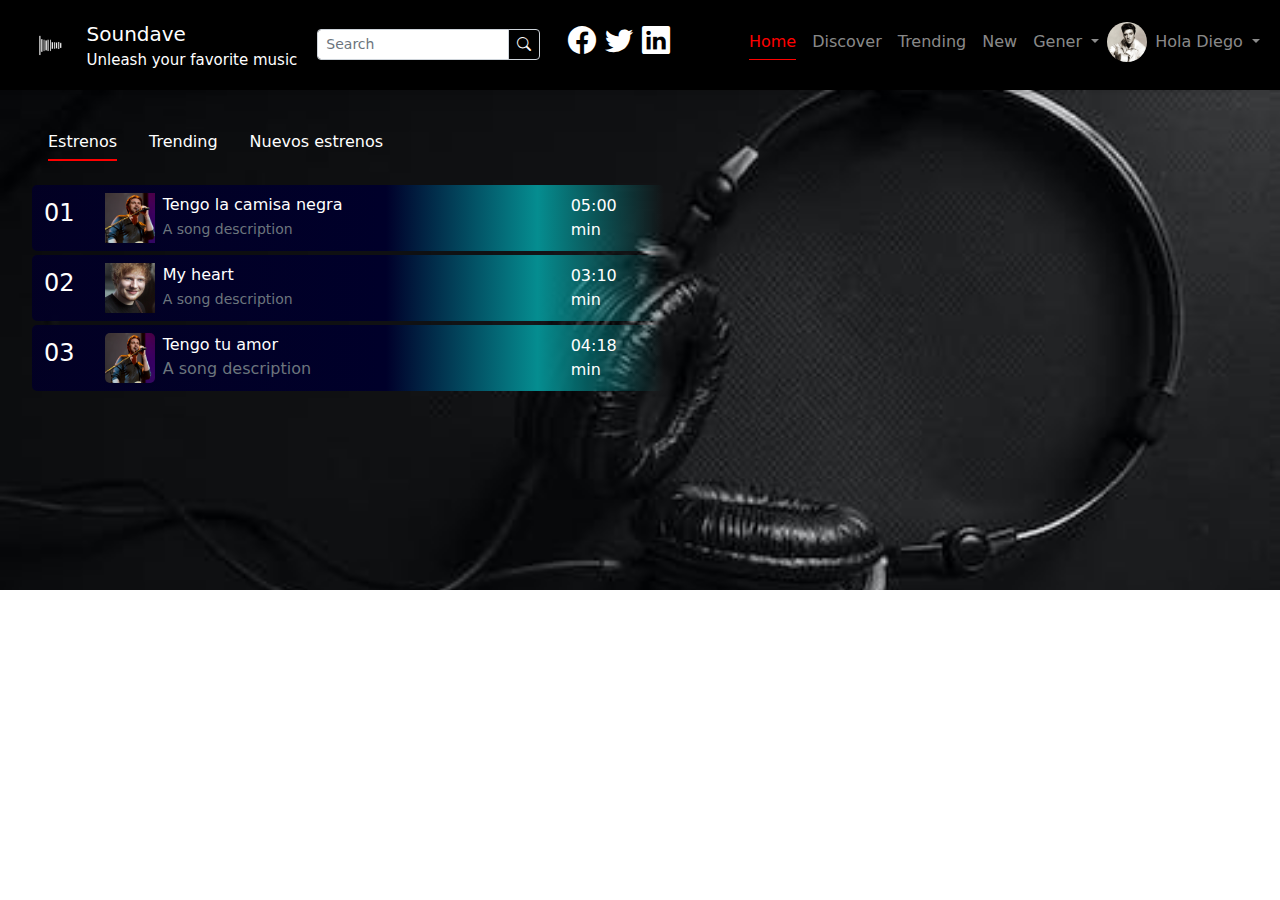
==== index.html @ 5cfee8dc "adding the section" ====
<!DOCTYPE html>
<html lang="en">
<head>
    <meta charset="UTF-8">
    <meta http-equiv="X-UA-Compatible" content="IE=edge">
    <meta name="viewport" content="width=device-width, initial-scale=1.0">
    <title>Sound website</title>
    <link rel="stylesheet" type="text/css" href="css/bootstrap.min.css">
    <link rel="stylesheet" type="text/css" href="css/bootstrap-icons.min.css">
    <link rel="stylesheet" type="text/css" href="css/style.css">
    <link rel="shortcut icon" type="image/png" href="images/logo.png" />
</head>
<body>

    <!-- Navbar -->

    <main>

        <nav class="mainnav shadow-sm navbar-expand-lg  navbar navbar-dark ">
            <div class="container-fluid">
                <img class="logo__spotify" src="images/sound-wave.gif" alt="">
              <a class="navbar-brand" href="#">Soundave
                <div style="font-size:15px">Unleash your favorite music</div>
              </a>

              <div>
                <div class="input-group input-group-sm p-1">
                  <input type="text" class="form-control" placeholder="Search" aria-label="Recipient's username" aria-describedby="basic-addon2">
                  <span class="bg-black text-white border-1 input-group-text" id="basic-addon2"> <i class="bi bi-search"></i> </span>
                </div>
              </div>

              <div class="text-white h3 mx-2 p-3 link-social__media">
                <a href="https://facebook.com/">
                  <i class="bi bi-facebook"></i>
                </a>
                <a href="https://twitter.com/">
                  <i class="bi bi-twitter"></i>
                </a>
                <a href="https://instagram.com/">
                  <i class="bi bi-linkedin"></i>
                </a>
              </div>

              <button class="navbar-toggler" type="button" data-bs-toggle="collapse" data-bs-target="#navbarSupportedContent" aria-controls="navbarSupportedContent" aria-expanded="false" aria-label="Toggle navigation">
                <span class="navbar-toggler-icon"></span>
              </button>



              <div class="collapse navbar-collapse" id="navbarSupportedContent">
                <ul class="navbar-nav ms-auto mb-2 mb-lg-0">
                  <li class="nav-item">
                    <a class="nav-link actived" aria-current="page" href="#">Home</a>
                  </li>
                  <li class="nav-item">
                    <a class="nav-link" href="#">Discover</a>
                  </li>

                  <li class="nav-item">
                    <a class="nav-link" href="#">Trending</a>
                  </li>

                  <li class="nav-item">
                    <a class="nav-link" href="#">New </a>
                  </li>

                  <li class="nav-item dropdown">
                    <a class="nav-link dropdown-toggle" href="#" role="button" data-bs-toggle="dropdown" aria-expanded="false">
                      Gener
                    </a>
                    <ul class="dropdown-menu">
                      <li><a class="dropdown-item" href="#">Pop</a></li>
                      <li><a class="dropdown-item" href="#">Rock</a></li>
                      <li><hr class="dropdown-divider"></li>
                      <li><a class="dropdown-item" href="#">Premium</a></li>
                    </ul>
                  </li>

                  <img class="rounded-circle" src="images/elvis.jpg" style="width:40px; height:40px; object-fit:cover;" alt="">
                  <li class="nav-item dropdown">
                    <a class="nav-link dropdown-toggle" href="#" role="button" data-bs-toggle="dropdown" aria-expanded="false">
                      Hola Diego
                    </a>
                    <ul class="dropdown-menu dropdown-menu-end">
                      <li><a class="dropdown-item" href="#">Account</a></li>
                      <li><a class="dropdown-item" href="#">Rock</a></li>
                      <li><hr class="dropdown-divider"></li>
                      <li><a class="dropdown-item" href="#">Premium</a></li>
                    </ul>
                  </li>
                </ul>
              </div>
            </div>
          </nav> 
          <!-- end the navigation -->

          <div class="hero__section p-2 text-white">
            <ul class="hero__nav nav nav-pills mb-3 m-4" id="pills-tab" role="tablist">
              <li class="nav-item" role="presentation">
                <button class="nav-link active" id="pills-home-tab" data-bs-toggle="pill" data-bs-target="#pills-home" type="button" role="tab" aria-controls="pills-home" aria-selected="true">Estrenos</button>
              </li>
              <li class="nav-item" role="presentation">
                <button class="nav-link" id="pills-contact-tab" data-bs-toggle="pill" data-bs-target="#pills-contact" type="button" role="tab" aria-controls="pills-contact" aria-selected="false">Trending</button>
              </li>
              <li class="nav-item" role="presentation">
                <button class="nav-link" id="pills-contact-tab" data-bs-toggle="pill" data-bs-target="#pills-contact" type="button" role="tab" aria-controls="pills-contact" aria-selected="false">Nuevos estrenos</button>
              </li>
              <!-- <li class="nav-item" role="presentation">
                <button class="nav-link" id="pills-disabled-tab" data-bs-toggle="pill" data-bs-target="#pills-disabled" type="button" role="tab" aria-controls="pills-disabled" aria-selected="false" disabled>Disabled</button>
              </li> -->
            </ul>
            <div class="tab-content" id="pills-tabContent">
              <div class="tab-pane fade show active" id="pills-home" role="tabpanel" aria-labelledby="pills-home-tab" tabindex="0">
                <!-- song item -->
                <div class="song__item col-sm-6 m-1 ms-4 row align-items-center">
                  <div class=" col-1 h4">01</div>
                     <div class=" col m-2 d-flex" >
                        <img src="images/juanes-hija.jpg" style="height:50px; width:50px; object-fit:cover;" alt="">
                        <div class="text-song ms-2">
                          <div>Tengo la camisa negra</div>
                          <small class="text-muted">A song description</small>
                        </div>
                    </div>
                  <div class=" col-2 d-flex ms-2">
                    <!-- <i class="bi bi-play-circle"></i> -->
                    05:00 min
                  </div>
                </div>

                <div class="song__item col-sm-6 m-1 ms-4 row align-items-center">
                  <div class=" col-1 h4 ">02</div>
                     <div class=" col m-2 d-flex " >
                        <img class="" src="images/ed-sheeran.jpg" style="height:50px; width:50px; object-fit: cover;" alt="">
                        <div class="text-song ms-2">
                         <div >My heart </div>
                        <small class="text-muted">A song description</small>
                        </div>
                    </div>
                  <div class=" col-2">03:10 min</div>
                </div>

                <div class="song__item col-sm-6 m-1 ms-4 row align-items-center">
                  <div class=" col-1 h4">03</div>
                     <div class=" col m-2 d-flex" >
                        <img src="images/juanes-hija.jpg" style="height:50px; width:50px; border-radius: 5px;" alt="">
                        <div class="text-song ms-2">
                          <div>Tengo tu amor</div>
                          <span class="text-muted"> A song description</span>
                        </div>
                    </div>
                  <div class=" col-2">04:18 min</div>
                </div>


              </div>
              <div class="tab-pane fade" id="pills-profile" role="tabpanel" aria-labelledby="pills-profile-tab" tabindex="0">2</div>
              <div class="tab-pane fade" id="pills-contact" role="tabpanel" aria-labelledby="pills-contact-tab" tabindex="0">3</div>
              <!-- <div class="tab-pane fade" id="pills-disabled" role="tabpanel" aria-labelledby="pills-disabled-tab" tabindex="0">...</div> -->
            </div>
          </div>


        </main><!-- end the main section -->



     

    <script src="https://cdn.jsdelivr.net/npm/bootstrap@5.2.2/dist/js/bootstrap.bundle.min.js
    "> </script>
</body>
</html>
---- css/style.css ----
* {
    padding: 0;
    margin: 0;
    box-sizing: border-box;
}

body {
    min-width: 350px;
}

.logo__spotify {
    height:40px;
    margin: 5px;
}

.mainnav {
    background: #000000;
}

.mainnav .actived {
 color: red;
}

.mainnav .actived::after {
    content: "";
    background-color: red;
    display:block;
    height: 1px;
    margin-top: 5px;
}

.link-social__media a {
    text-decoration: none;
    list-style: none;
    color:#fff;
}

.nav-item::hover {
    background-color:red;
    background: red;
}

.hero__section {
    background-image: url("../images/audifonos8.jpeg");
    min-height: 500px;
    background-position:25% 35%;
    background-size: 100% ;
}

.hero__nav {
    color:red;
}

.hero__nav > .nav-item > .nav-link{
background-color: transparent;
color:white;
}

.hero__nav .active::after {
    content: "";
    background-color: red;
    height:2px;
    display:block;
    margin-top:5px;
}

/* sonng items styles */

.song__item {
    background: rgb(2, 1, 24);
background: linear-gradient(90deg, rgba(2,0,36,0.9699230033810399) 0%, rgba(0,0,42,1) 56%, rgba(5,141,144,1) 80%, rgba(0,245,255,0) 100%);
    border-radius:5px;
}
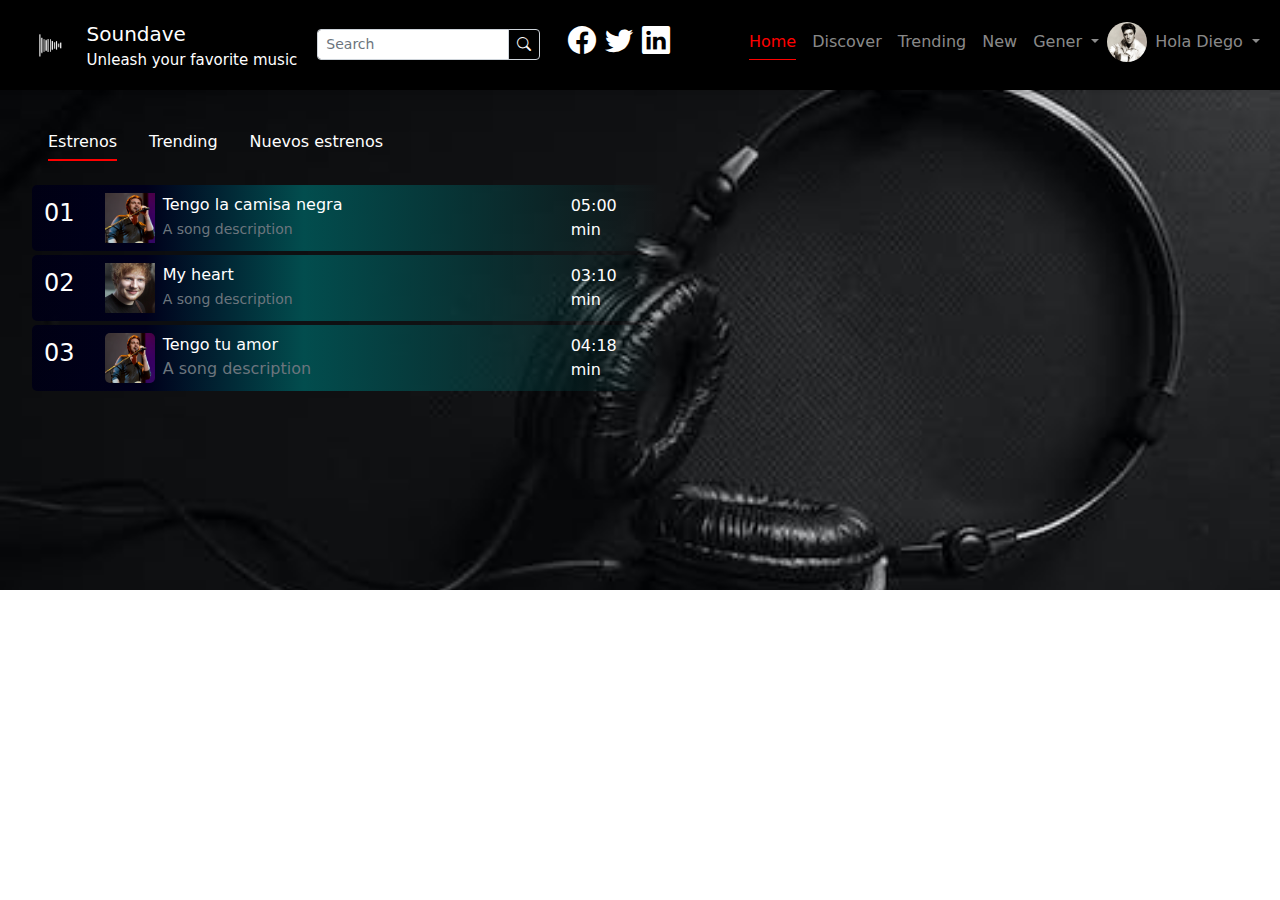
==== commit 11dfb913: "fixed bug in the element id" ====
--- a/index.html
+++ b/index.html
@@ -101,7 +101,7 @@
                 <button class="nav-link active" id="pills-home-tab" data-bs-toggle="pill" data-bs-target="#pills-home" type="button" role="tab" aria-controls="pills-home" aria-selected="true">Estrenos</button>
               </li>
               <li class="nav-item" role="presentation">
-                <button class="nav-link" id="pills-contact-tab" data-bs-toggle="pill" data-bs-target="#pills-contact" type="button" role="tab" aria-controls="pills-contact" aria-selected="false">Trending</button>
+                <button class="nav-link" id="pills-profile-tab" data-bs-toggle="pill" data-bs-target="#pills-profile" type="button" role="tab" aria-controls="pills-contact" aria-selected="false">Trending</button>
               </li>
               <li class="nav-item" role="presentation">
                 <button class="nav-link" id="pills-contact-tab" data-bs-toggle="pill" data-bs-target="#pills-contact" type="button" role="tab" aria-controls="pills-contact" aria-selected="false">Nuevos estrenos</button>
@@ -110,7 +110,9 @@
                 <button class="nav-link" id="pills-disabled-tab" data-bs-toggle="pill" data-bs-target="#pills-disabled" type="button" role="tab" aria-controls="pills-disabled" aria-selected="false" disabled>Disabled</button>
               </li> -->
             </ul>
+
             <div class="tab-content" id="pills-tabContent">
+
               <div class="tab-pane fade show active" id="pills-home" role="tabpanel" aria-labelledby="pills-home-tab" tabindex="0">
                 <!-- song item -->
                 <div class="song__item col-sm-6 m-1 ms-4 row align-items-center">
@@ -154,9 +156,78 @@
 
 
               </div>
-              <div class="tab-pane fade" id="pills-profile" role="tabpanel" aria-labelledby="pills-profile-tab" tabindex="0">2</div>
-              <div class="tab-pane fade" id="pills-contact" role="tabpanel" aria-labelledby="pills-contact-tab" tabindex="0">3</div>
-              <!-- <div class="tab-pane fade" id="pills-disabled" role="tabpanel" aria-labelledby="pills-disabled-tab" tabindex="0">...</div> -->
+
+                <!-- second part -->
+                  <div class="tab-pane fade" id="pills-profile" role="tabpanel" aria-labelledby="pills-profile-tab" tabindex="0">
+
+                    <div class="song__item col-sm-6 m-1 ms-4 row align-items-center">
+                      <div class=" col-1 h4">04</div>
+                         <div class=" col m-2 d-flex" >
+                            <img src="images/juanes-hija.jpg" style="height:50px; width:50px; border-radius: 5px;" alt="">
+                            <div class="text-song ms-2">
+                              <div>Tengo tu amor</div>
+                              <span class="text-muted"> A song description</span>
+                            </div>
+                        </div>
+                      <div class=" col-2">04:18 min</div>
+                    </div>
+
+                    <div class="song__item col-sm-6 m-1 ms-4 row align-items-center">
+                      <div class=" col-1 h4">05</div>
+                         <div class=" col m-2 d-flex" >
+                            <img src="images/juanes-hija.jpg" style="height:50px; width:50px; border-radius: 5px;" alt="">
+                            <div class="text-song ms-2">
+                              <div>Tengo tu amor</div>
+                              <span class="text-muted"> A song description</span>
+                            </div>
+                        </div>
+                      <div class=" col-2">04:18 min</div>
+                    </div>
+
+                  </div>
+
+                  <!-- Third part -->
+                  <div class="tab-pane fade" id="pills-contact" role="tabpanel" aria-labelledby="pills-contact-tab" tabindex="0">
+
+                    <div class="song__item col-sm-6 m-1 ms-4 row align-items-center">
+                      <div class=" col-1 h4">06</div>
+                         <div class=" col m-2 d-flex" >
+                            <img src="images/juanes-hija.jpg" style="height:50px; width:50px; border-radius: 5px;" alt="">
+                            <div class="text-song ms-2">
+                              <div>Tengo tu amor</div>
+                              <span class="text-muted"> A song description</span>
+                            </div>
+                        </div>
+                      <div class=" col-2">04:18 min</div>
+                    </div>
+
+                    <div class="song__item col-sm-6 m-1 ms-4 row align-items-center">
+                      <div class=" col-1 h4">07</div>
+                         <div class=" col m-2 d-flex" >
+                            <img src="images/juanes-hija.jpg" style="height:50px; width:50px; border-radius: 5px;" alt="">
+                            <div class="text-song ms-2">
+                              <div>Tengo tu amor</div>
+                              <span class="text-muted"> A song description</span>
+                            </div>
+                        </div>
+                      <div class=" col-2">04:18 min</div>
+                    </div>
+
+                    <div class="song__item col-sm-6 m-1 ms-4 row align-items-center">
+                      <div class=" col-1 h4">08</div>
+                         <div class=" col m-2 d-flex" >
+                            <img src="images/ed-sheeran.jpg" style="height:50px; width:50px; border-radius: 5px;" alt="">
+                            <div class="text-song ms-2">
+                              <div>Tengo tu amor</div>
+                              <span class="text-muted"> A song description</span>
+                            </div>
+                        </div>
+                      <div class=" col-2">04:18 min</div>
+                    </div>
+                    
+                  </div>
+                 
+             
             </div>
           </div>
 
--- a/css/style.css
+++ b/css/style.css
@@ -67,8 +67,20 @@
 /* sonng items styles */
 
 .song__item {
-    background: rgb(2, 1, 24);
-background: linear-gradient(90deg, rgba(2,0,36,0.9699230033810399) 0%, rgba(0,0,42,1) 56%, rgba(5,141,144,1) 80%, rgba(0,245,255,0) 100%);
+    background: rgb(0, 0, 0);
+    background: linear-gradient(90deg, rgba(0, 0, 20, 0.97) 0%, rgb(0, 0, 27) 18%, rgb(2, 77, 78) 43%, rgba(32, 208, 214, 0) 100%);
     border-radius:5px;
+
+    transition:  0.3s ease-out;
 }
 
+.song__item:hover {
+    border:solid thin grey;
+    cursor: pointer;
+    transform:translateX(-10px);
+}
+
+.img__song-small {
+
+    height:50px; width:50px; object-fit: cover; border-radius: 5px;
+}
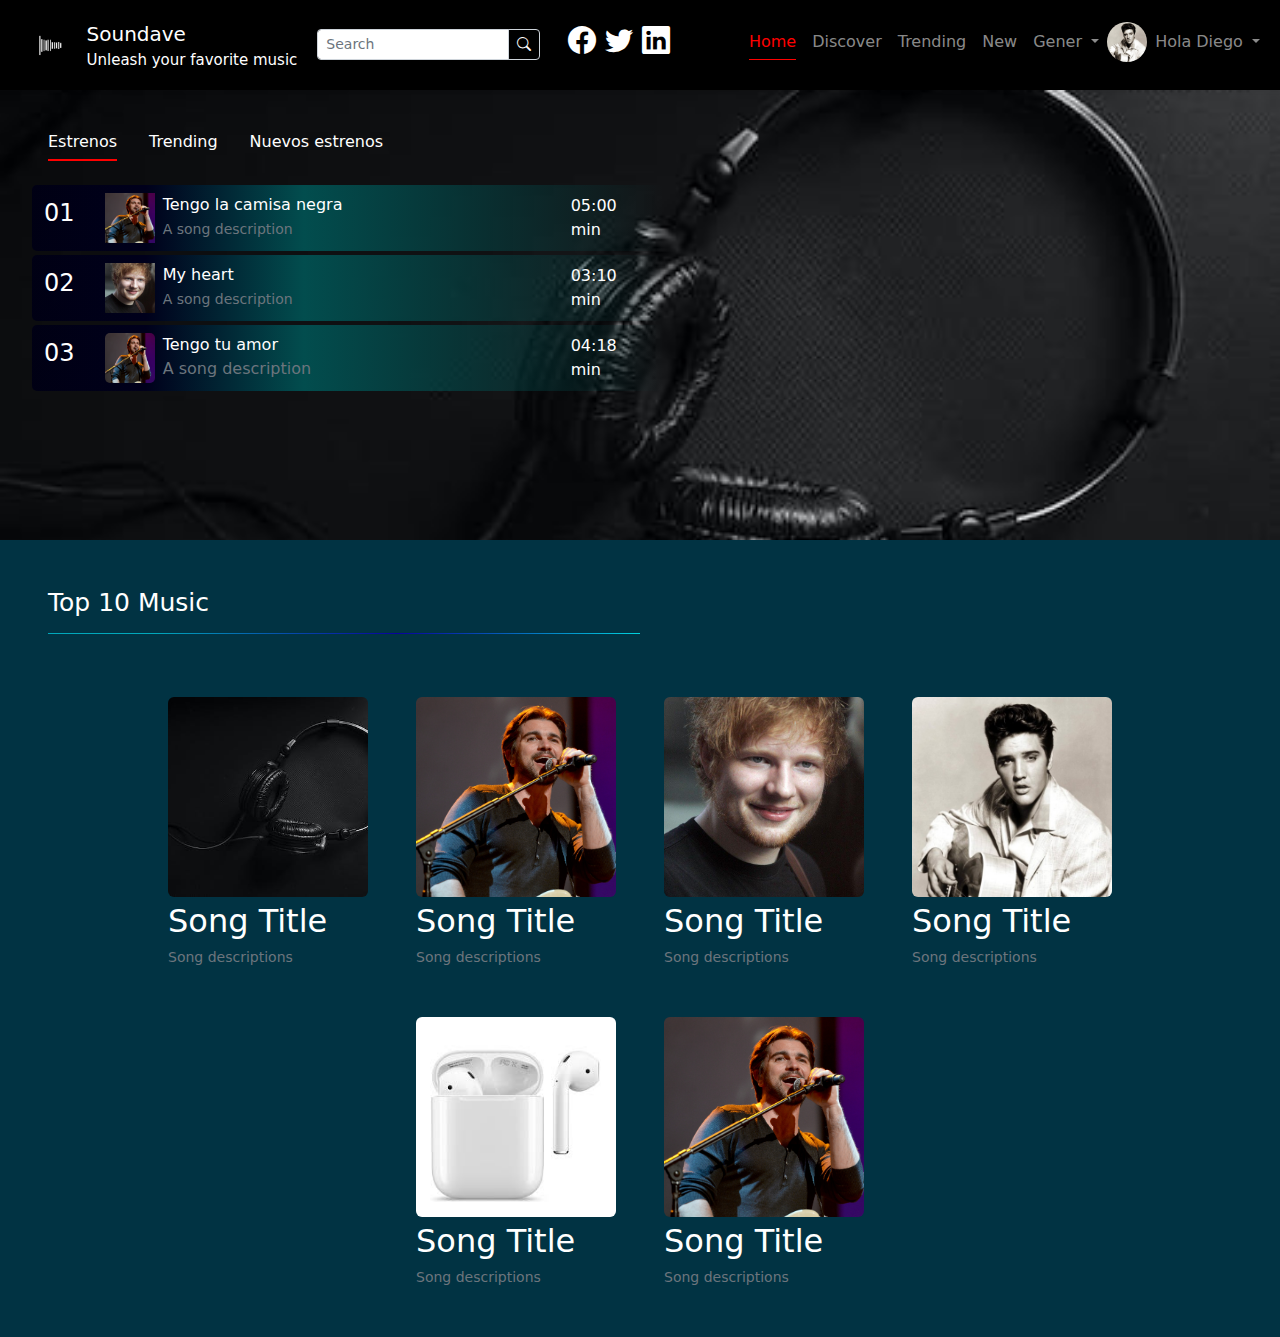
==== commit 45dd8cc7: "adding a new section" ====
--- a/index.html
+++ b/index.html
@@ -48,7 +48,7 @@
 
 
 
-              <div class="collapse navbar-collapse" id="navbarSupportedContent">
+              <div class="collapse navbar-collapse " id="navbarSupportedContent">
                 <ul class="navbar-nav ms-auto mb-2 mb-lg-0">
                   <li class="nav-item">
                     <a class="nav-link actived" aria-current="page" href="#">Home</a>
@@ -228,8 +228,123 @@
                   </div>
                  
              
-            </div>
+            </div> <!-- tab end  -->
+
           </div>
+          <!-- end hero area -->
+
+          <!-- start category area -->
+
+          <h5 class="song-category mx-5 text-white pt-5"> Top 10 Music</h5>
+          <section class="section__card-songs p-4 mx-5 d-flex " >
+            
+            <!-- song card start-->
+          <div class="m-4 song-card" style="width:200px;">
+            <div style="position:relative">
+
+                <img class="song-img rounded img-fluid" src="images/audifonos8.jpeg" alt=""">
+                <a href="">
+                  <div class="song-hover d-flex align-items-center justify-content-center"  >
+                    <i class="h2 bi bi-play"></i>
+                  </div>
+                </a>                                                            
+              <div>                                                                 
+            </div>
+              <div class="lead text-white fs-2">Song Title</div>
+              <small class="text-muted"> Song descriptions</small>
+            </div>
+          </div>              
+            <!-- end song card  -->
+            <!-- song card start-->
+            <div class="m-4 song-card" style="width:200px;">
+              <div style="position:relative">
+  
+                  <img class="song-img rounded img-fluid" src="images/juanes-hija.jpg" alt=""">
+                  <a href="">
+                    <div class="song-hover d-flex align-items-center justify-content-center"  >
+                      <i class="h2 bi bi-play"></i>
+                    </div>
+                  </a>                                                            
+                <div>                                                                 
+              </div>
+                <div class="lead text-white fs-2">Song Title</div>
+                <small class="text-muted"> Song descriptions</small>
+              </div>
+            </div>              
+              <!-- end song card  -->
+
+                <!-- song card start-->
+          <div class="m-4 song-card" style="width:200px;">
+            <div style="position:relative">
+
+                <img class="song-img rounded img-fluid" src="images/ed-sheeran.jpg" alt=""">
+                <a href="">
+                  <div class="song-hover d-flex align-items-center justify-content-center"  >
+                    <i class="h2 bi bi-play"></i>
+                  </div>
+                </a>                                                            
+              <div>                                                                 
+            </div>
+              <div class="lead text-white fs-2">Song Title</div>
+              <small class="text-muted"> Song descriptions</small>
+            </div>
+          </div>              
+            <!-- end song card  -->
+              <!-- song card start-->
+          <div class="m-4 song-card" style="width:200px;">
+            <div style="position:relative">
+
+                <img class="song-img rounded img-fluid" src="images/elvis.jpg" alt=""">
+                <a href="">
+                  <div class="song-hover d-flex align-items-center justify-content-center"  >
+                    <i class="h2 bi bi-play"></i>
+                  </div>
+                </a>                                                            
+              <div>                                                                 
+            </div>
+              <div class="lead text-white fs-2">Song Title</div>
+              <small class="text-muted"> Song descriptions</small>
+            </div>
+          </div>              
+            <!-- end song card  -->
+              <!-- song card start-->
+          <div class="m-4 song-card" style="width:200px;">
+            <div style="position:relative">
+
+                <img class="song-img rounded img-fluid" src="images/airpods.jpeg" alt=""">
+                <a href="">
+                  <div class="song-hover d-flex align-items-center justify-content-center"  >
+                    <i class="h2 bi bi-play"></i>
+                  </div>
+                </a>                                                            
+              <div>                                                                 
+            </div>
+              <div class="lead text-white fs-2">Song Title</div>
+              <small class="text-muted"> Song descriptions</small>
+            </div>
+          </div>              
+            <!-- end song card  -->
+              <!-- song card start-->
+          <div class="m-4 song-card" style="width:200px;">
+            <div style="position:relative">
+
+                <img class="song-img rounded img-fluid" src="images/juanes-hija.jpg" alt=""">
+                <a href="">
+                  <div class="song-hover d-flex align-items-center justify-content-center"  >
+                    <i class="h2 bi bi-play"></i>
+                  </div>
+                </a>                                                            
+              <div>                                                                 
+            </div>
+              <div class="lead text-white fs-2">Song Title</div>
+              <small class="text-muted"> Song descriptions</small>
+            </div>
+          </div>              
+            <!-- end song card  -->
+          
+          </section>
+
+          <!-- end category area -->
 
 
         </main><!-- end the main section -->
--- a/css/style.css
+++ b/css/style.css
@@ -6,6 +6,7 @@
 
 body {
     min-width: 350px;
+    background-color: #013343;
 }
 
 .logo__spotify {
@@ -42,7 +43,7 @@
 
 .hero__section {
     background-image: url("../images/audifonos8.jpeg");
-    min-height: 500px;
+    min-height: 450px;
     background-position:25% 35%;
     background-size: 100% ;
 }
@@ -77,10 +78,62 @@
 .song__item:hover {
     border:solid thin grey;
     cursor: pointer;
-    transform:translateX(-10px);
+    transform:translateY(-15px);
 }
 
 .img__song-small {
 
     height:50px; width:50px; object-fit: cover; border-radius: 5px;
 }
+
+.song-category {
+    color: white;
+    font-size:25px;
+}
+
+.song-category::after {
+   
+    content: "";
+    background-color: #2cc8e5;
+    background: linear-gradient(90deg, rgba(1,168,187,1) 18%, rgba(9,0,161,0.9699230033810399) 59%, rgba(0,245,255,0.82) 100%);
+    height:1px;
+    display: block;
+    margin:15px 0;
+    width: 50%;
+}
+
+.song-card:hover {
+    transform:translateY(-15px);
+    transition:all  0.5s ease-out;
+}
+
+.song-hover {
+    position:absolute;
+    border: 3px solid  rgb(220, 218, 218);
+    background-color: #00000bbb;
+    left: 0px;
+    top:0px;
+    width: 200px;
+    height: 200px;
+    border-radius: 5px;
+    opacity: 0;
+}
+
+.song-hover:hover {
+    opacity: 1;
+}
+
+.song-hover:hover i {
+    color:rgb(10, 175, 186);
+}
+
+.song-img {
+    width:200px;
+    height:200px;
+    object-fit: cover;
+}
+
+.section__card-songs {
+   flex-wrap: wrap;
+   justify-content: center;
+}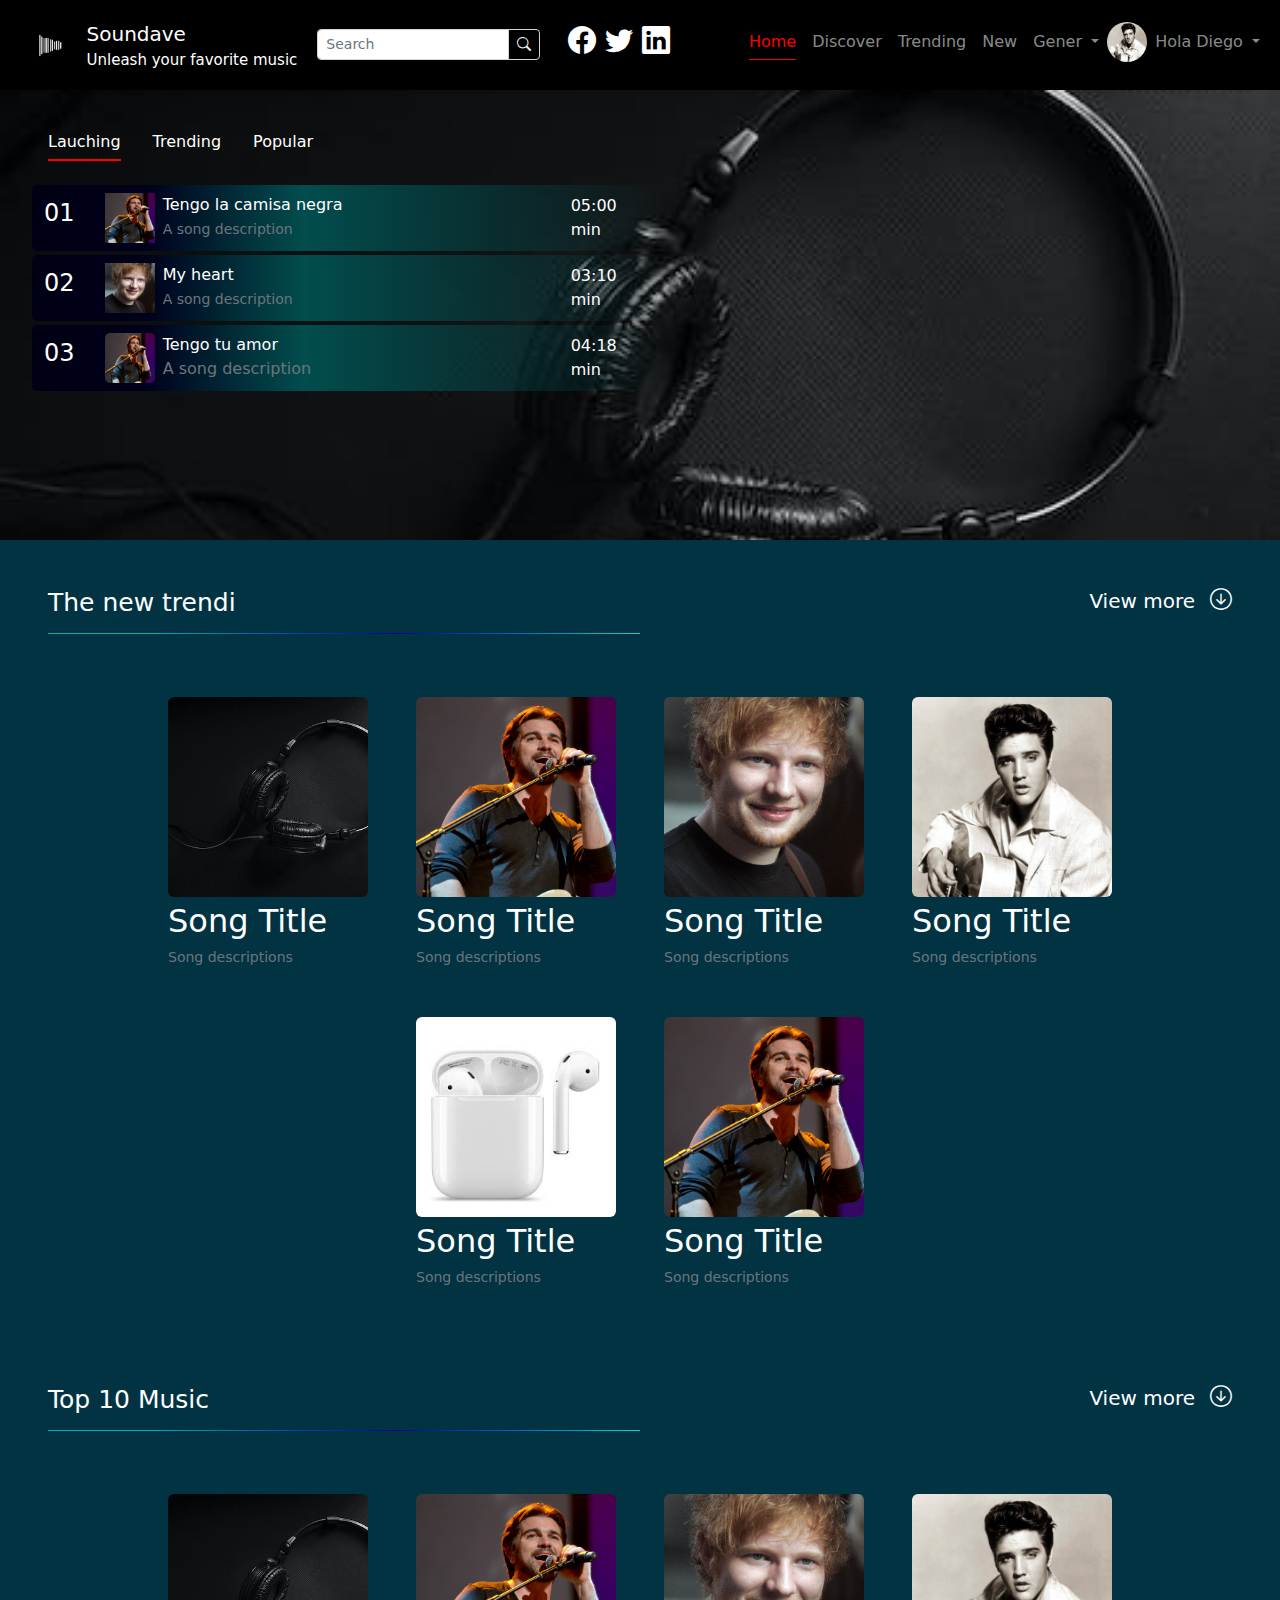
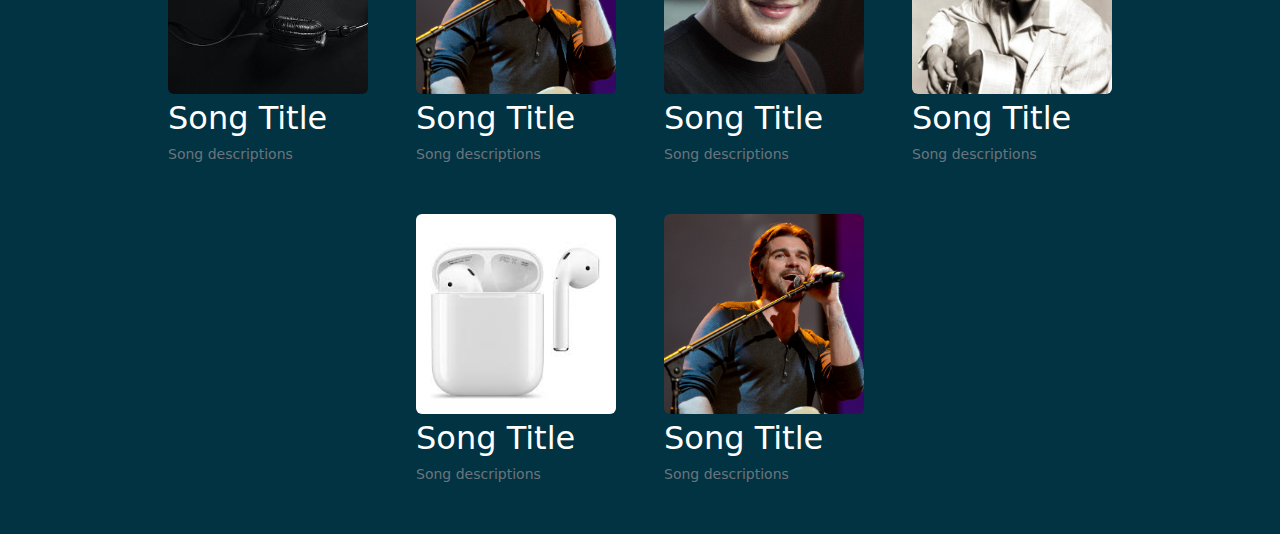
==== commit 3cc37fe8: "done" ====
--- a/index.html
+++ b/index.html
@@ -98,13 +98,13 @@
           <div class="hero__section p-2 text-white">
             <ul class="hero__nav nav nav-pills mb-3 m-4" id="pills-tab" role="tablist">
               <li class="nav-item" role="presentation">
-                <button class="nav-link active" id="pills-home-tab" data-bs-toggle="pill" data-bs-target="#pills-home" type="button" role="tab" aria-controls="pills-home" aria-selected="true">Estrenos</button>
+                <button class="nav-link active" id="pills-home-tab" data-bs-toggle="pill" data-bs-target="#pills-home" type="button" role="tab" aria-controls="pills-home" aria-selected="true">Lauching</button>
               </li>
               <li class="nav-item" role="presentation">
                 <button class="nav-link" id="pills-profile-tab" data-bs-toggle="pill" data-bs-target="#pills-profile" type="button" role="tab" aria-controls="pills-contact" aria-selected="false">Trending</button>
               </li>
               <li class="nav-item" role="presentation">
-                <button class="nav-link" id="pills-contact-tab" data-bs-toggle="pill" data-bs-target="#pills-contact" type="button" role="tab" aria-controls="pills-contact" aria-selected="false">Nuevos estrenos</button>
+                <button class="nav-link" id="pills-contact-tab" data-bs-toggle="pill" data-bs-target="#pills-contact" type="button" role="tab" aria-controls="pills-contact" aria-selected="false">Popular</button>
               </li>
               <!-- <li class="nav-item" role="presentation">
                 <button class="nav-link" id="pills-disabled-tab" data-bs-toggle="pill" data-bs-target="#pills-disabled" type="button" role="tab" aria-controls="pills-disabled" aria-selected="false" disabled>Disabled</button>
@@ -235,7 +235,7 @@
 
           <!-- start category area -->
 
-          <h5 class="song-category mx-5 text-white pt-5"> Top 10 Music</h5>
+          <h5 class="song-category mx-5 text-white pt-5"> The new trendi <small class="float-end"> <a href=""> View more</a><i class="bi bi-arrow-down-circle"></i> </small> </h5>
           <section class="section__card-songs p-4 mx-5 d-flex " >
             
             <!-- song card start-->
@@ -346,6 +346,117 @@
 
           <!-- end category area -->
 
+          <h5 class="song-category mx-5 text-white pt-5"> Top 10 Music <small class="float-end"> <a href=""> View more</a><i class="bi bi-arrow-down-circle"></i> </small> </h5>
+          <section class="section__card-songs p-4 mx-5 d-flex " >
+            
+            <!-- song card start-->
+          <div class="m-4 song-card" style="width:200px;">
+            <div style="position:relative">
+
+                <img class="song-img rounded img-fluid" src="images/audifonos8.jpeg" alt=""">
+                <a href="">
+                  <div class="song-hover d-flex align-items-center justify-content-center"  >
+                    <i class="h2 bi bi-play"></i>
+                  </div>
+                </a>                                                            
+              <div>                                                                 
+            </div>
+              <div class="lead text-white fs-2">Song Title</div>
+              <small class="text-muted"> Song descriptions</small>
+            </div>
+          </div>              
+            <!-- end song card  -->
+            <!-- song card start-->
+            <div class="m-4 song-card" style="width:200px;">
+              <div style="position:relative">
+  
+                  <img class="song-img rounded img-fluid" src="images/juanes-hija.jpg" alt=""">
+                  <a href="">
+                    <div class="song-hover d-flex align-items-center justify-content-center"  >
+                      <i class="h2 bi bi-play"></i>
+                    </div>
+                  </a>                                                            
+                <div>                                                                 
+              </div>
+                <div class="lead text-white fs-2">Song Title</div>
+                <small class="text-muted"> Song descriptions</small>
+              </div>
+            </div>              
+              <!-- end song card  -->
+
+                <!-- song card start-->
+          <div class="m-4 song-card" style="width:200px;">
+            <div style="position:relative">
+
+                <img class="song-img rounded img-fluid" src="images/ed-sheeran.jpg" alt=""">
+                <a href="">
+                  <div class="song-hover d-flex align-items-center justify-content-center"  >
+                    <i class="h2 bi bi-play"></i>
+                  </div>
+                </a>                                                            
+              <div>                                                                 
+            </div>
+              <div class="lead text-white fs-2">Song Title</div>
+              <small class="text-muted"> Song descriptions</small>
+            </div>
+          </div>              
+            <!-- end song card  -->
+              <!-- song card start-->
+          <div class="m-4 song-card" style="width:200px;">
+            <div style="position:relative">
+
+                <img class="song-img rounded img-fluid" src="images/elvis.jpg" alt=""">
+                <a href="">
+                  <div class="song-hover d-flex align-items-center justify-content-center"  >
+                    <i class="h2 bi bi-play"></i>
+                  </div>
+                </a>                                                            
+              <div>                                                                 
+            </div>
+              <div class="lead text-white fs-2">Song Title</div>
+              <small class="text-muted"> Song descriptions</small>
+            </div>
+          </div>              
+            <!-- end song card  -->
+              <!-- song card start-->
+          <div class="m-4 song-card" style="width:200px;">
+            <div style="position:relative">
+
+                <img class="song-img rounded img-fluid" src="images/airpods.jpeg" alt=""">
+                <a href="">
+                  <div class="song-hover d-flex align-items-center justify-content-center"  >
+                    <i class="h2 bi bi-play"></i>
+                  </div>
+                </a>                                                            
+              <div>                                                                 
+            </div>
+              <div class="lead text-white fs-2">Song Title</div>
+              <small class="text-muted"> Song descriptions</small>
+            </div>
+          </div>              
+            <!-- end song card  -->
+              <!-- song card start-->
+          <div class="m-4 song-card" style="width:200px;">
+            <div style="position:relative">
+
+                <img class="song-img rounded img-fluid" src="images/juanes-hija.jpg" alt=""">
+                <a href="">
+                  <div class="song-hover d-flex align-items-center justify-content-center"  >
+                    <i class="h2 bi bi-play"></i>
+                  </div>
+                </a>                                                            
+              <div>                                                                 
+            </div>
+              <div class="lead text-white fs-2">Song Title</div>
+              <small class="text-muted"> Song descriptions</small>
+            </div>
+          </div>              
+            <!-- end song card  -->
+          
+          </section>
+
+          <!-- end category area -->
+
 
         </main><!-- end the main section -->
 
--- a/css/style.css
+++ b/css/style.css
@@ -91,6 +91,19 @@
     font-size:25px;
 }
 
+.song-category > small > a {
+    text-decoration: none;
+    list-style: none;
+    color: white;
+    font-size: 20px;
+    margin:15px;
+}
+
+.song-category >a::after:hover {
+    background: linear-gradient(90deg, rgba(1,168,187,1) 18%, rgba(9,0,161,0.9699230033810399) 59%, rgba(0,245,255,0.82) 100%);
+    color:rgb(10, 175, 186)
+}
+
 .song-category::after {
    
     content: "";
@@ -136,4 +149,4 @@
 .section__card-songs {
    flex-wrap: wrap;
    justify-content: center;
-}+   align-content: flex-start;}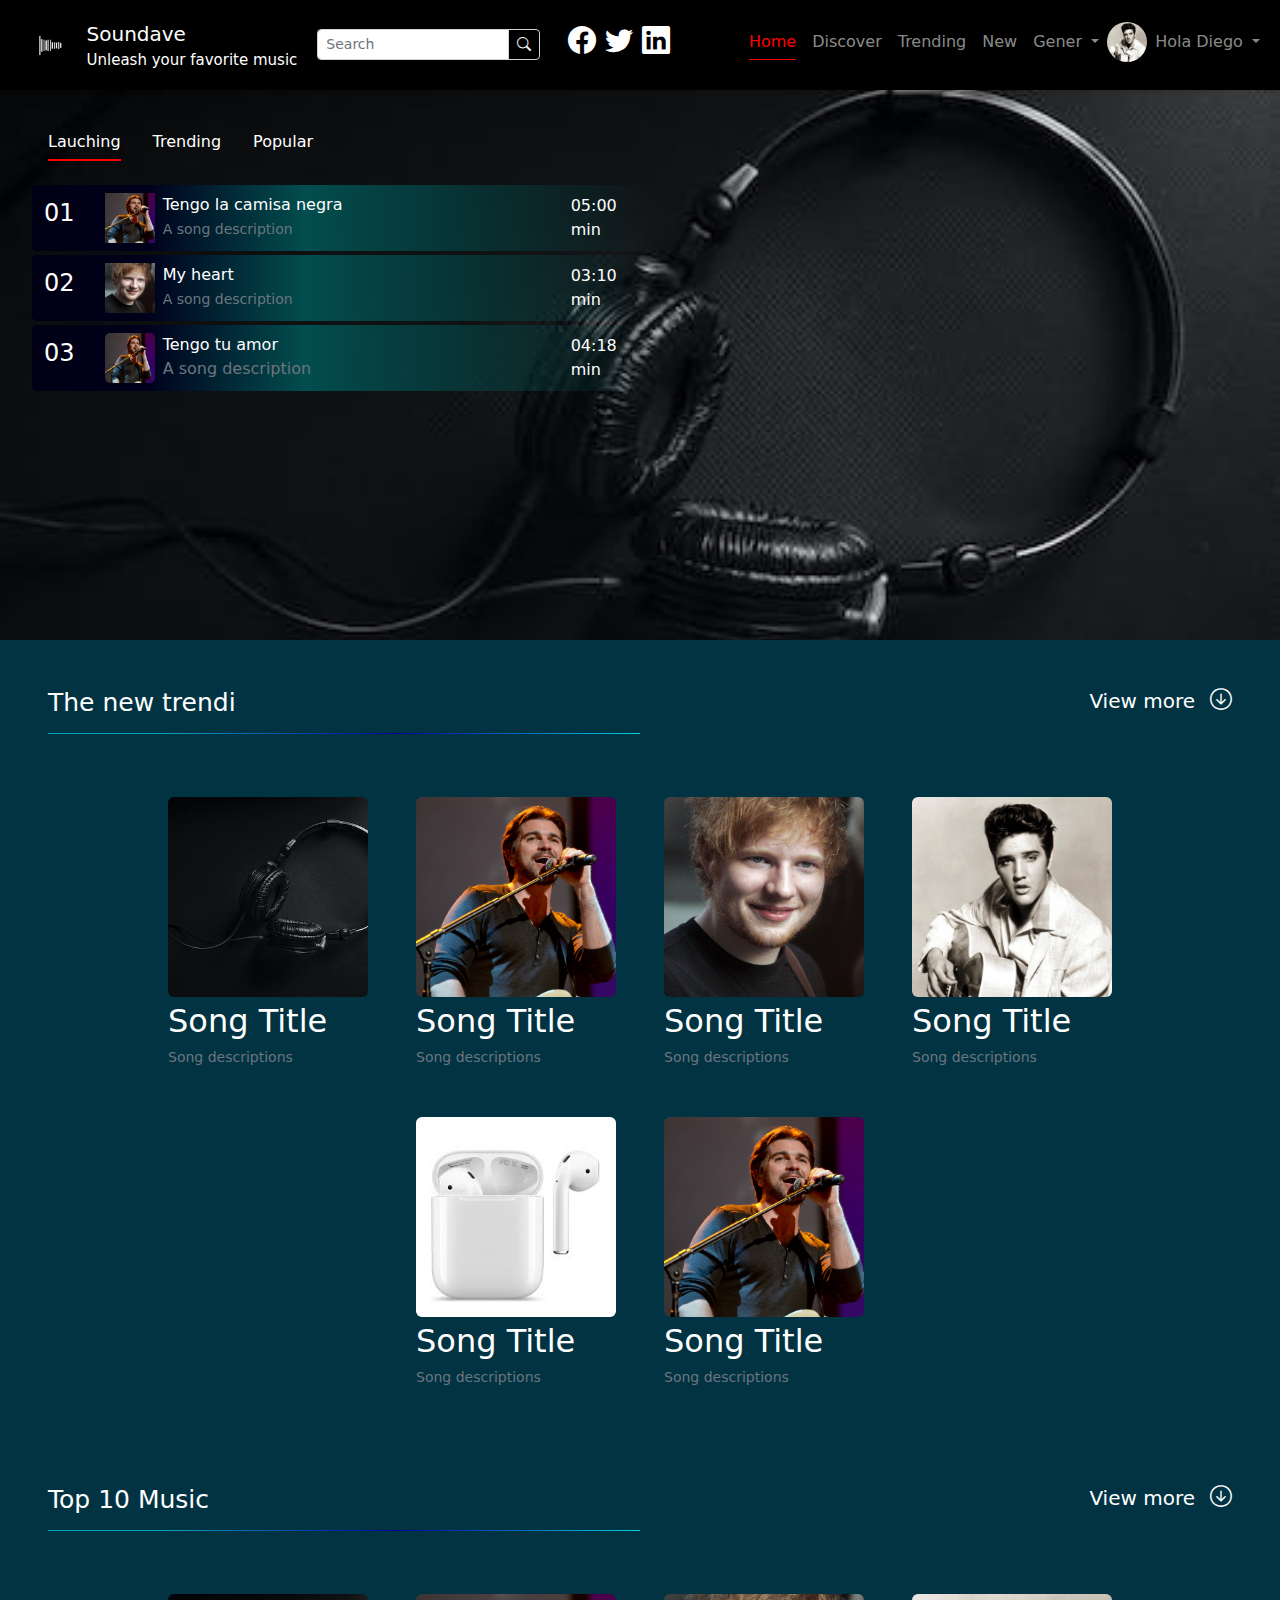
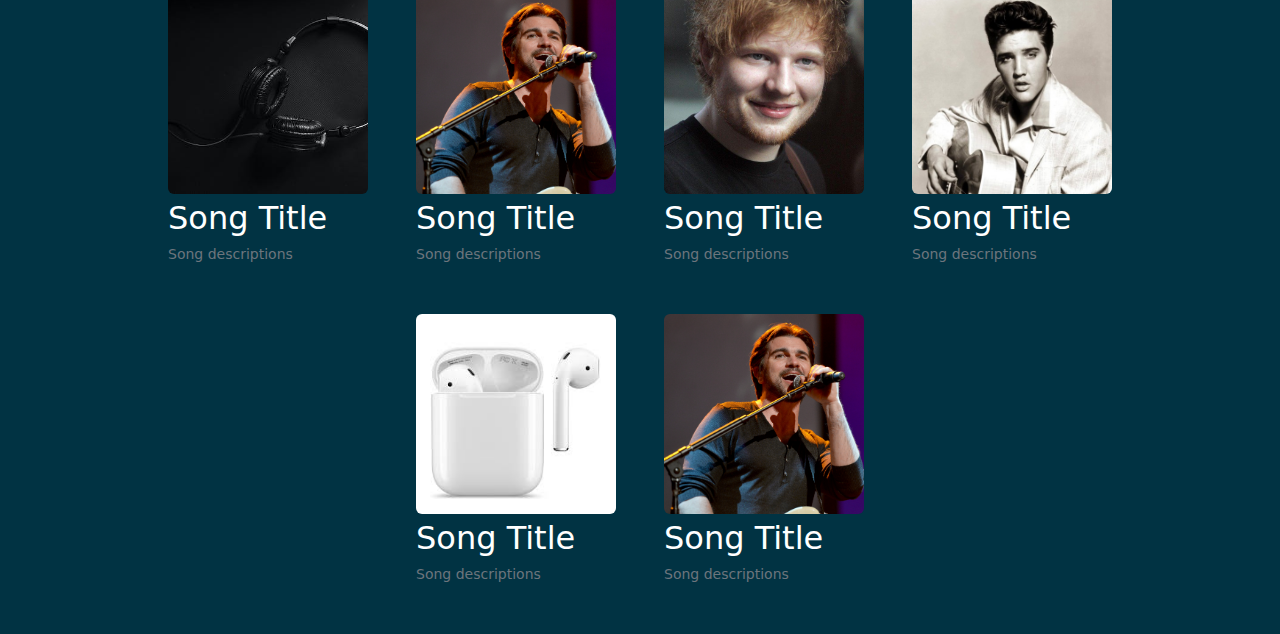
==== commit 8ce9ffa2: "fix-bug in there navbar" ====
--- a/index.html
+++ b/index.html
@@ -16,7 +16,7 @@
 
     <main>
 
-        <nav class="mainnav shadow-sm navbar-expand-lg  navbar navbar-dark ">
+        <nav class="mainnav shadow-sm navbar-expand-sm  navbar navbar-dark ">
             <div class="container-fluid">
                 <img class="logo__spotify" src="images/sound-wave.gif" alt="">
               <a class="navbar-brand" href="#">Soundave
--- a/css/style.css
+++ b/css/style.css
@@ -43,8 +43,8 @@
 
 .hero__section {
     background-image: url("../images/audifonos8.jpeg");
-    min-height: 450px;
-    background-position:25% 35%;
+    min-height: 550px;
+    background-position:35% 35%;
     background-size: 100% ;
 }
 
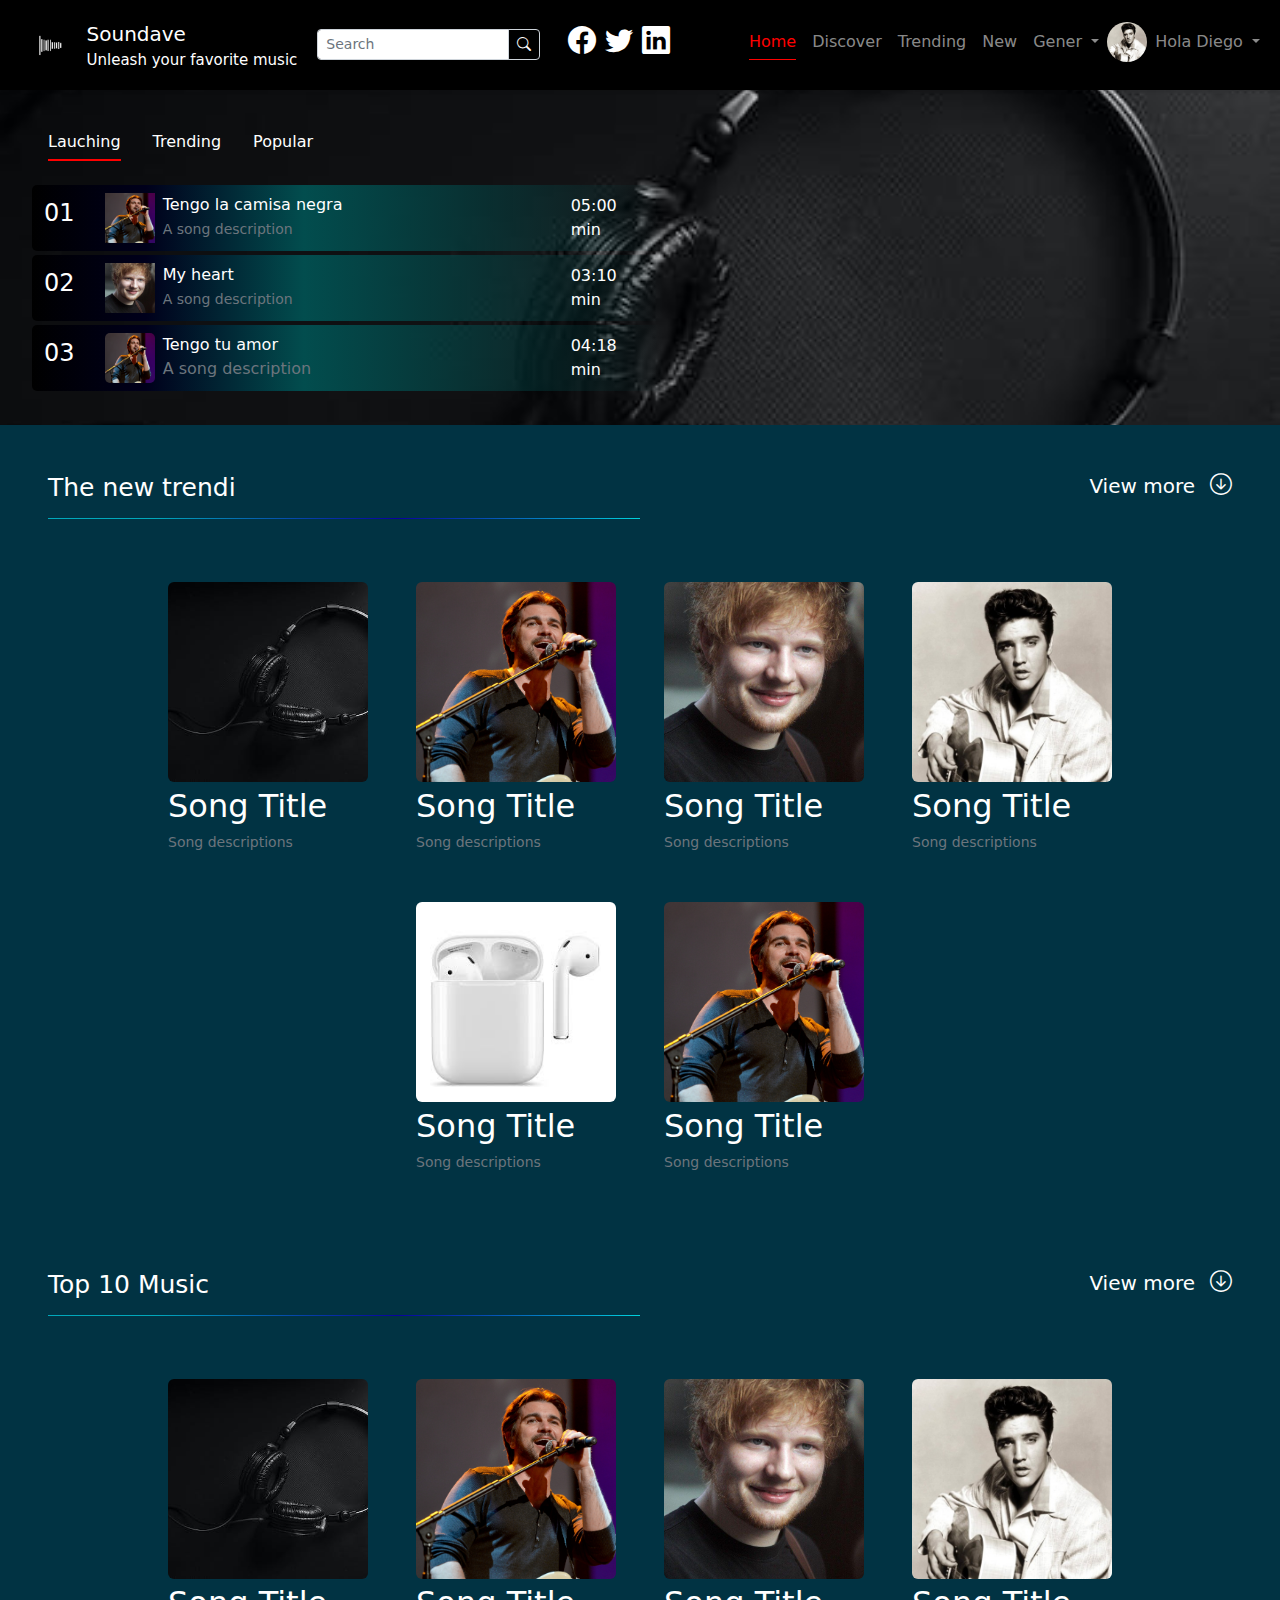
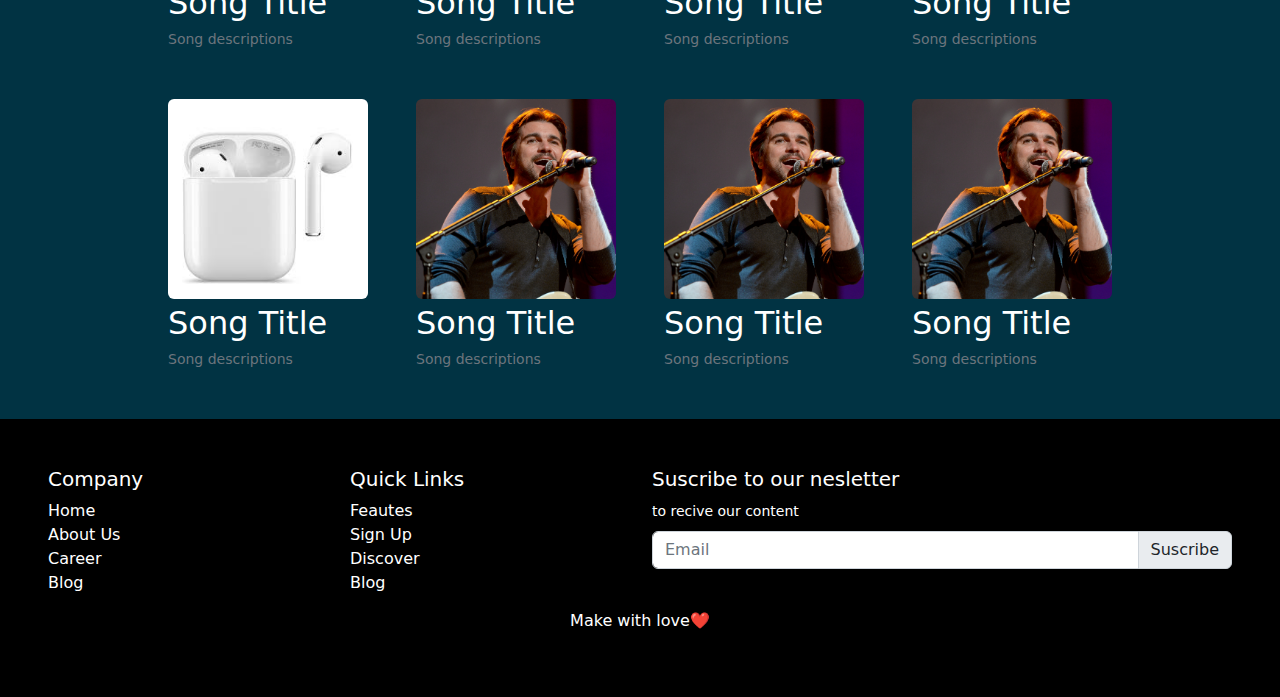
==== commit f093af14: "footer done" ====
--- a/index.html
+++ b/index.html
@@ -452,19 +452,100 @@
             </div>
           </div>              
             <!-- end song card  -->
+
+              <!-- song card start-->
+          <div class="m-4 song-card" style="width:200px;">
+            <div style="position:relative">
+
+                <img class="song-img rounded img-fluid" src="images/juanes-hija.jpg" alt=""">
+                <a href="">
+                  <div class="song-hover d-flex align-items-center justify-content-center"  >
+                    <i class="h2 bi bi-play"></i>
+                  </div>
+                </a>                                                            
+              <div>                                                                 
+            </div>
+              <div class="lead text-white fs-2">Song Title</div>
+              <small class="text-muted"> Song descriptions</small>
+            </div>
+          </div>              
+            <!-- end song card  -->
+              <!-- song card start-->
+          <div class="m-4 song-card" style="width:200px;">
+            <div style="position:relative">
+
+                <img class="song-img rounded img-fluid" src="images/juanes-hija.jpg" alt=""">
+                <a href="">
+                  <div class="song-hover d-flex align-items-center justify-content-center"  >
+                    <i class="h2 bi bi-play"></i>
+                  </div>
+                </a>                                                            
+              <div>                                                                 
+            </div>
+              <div class="lead text-white fs-2">Song Title</div>
+              <small class="text-muted"> Song descriptions</small>
+            </div>
+          </div>              
+            <!-- end song card  -->
           
           </section>
 
           <!-- end category area -->
 
-
         </main><!-- end the main section -->
 
-
-
-     
-
-    <script src="https://cdn.jsdelivr.net/npm/bootstrap@5.2.2/dist/js/bootstrap.bundle.min.js
+        <footer class="p-5 row bg-black text-white justify-content-between">
+          <div class="col-3"> 
+            <h5>
+              Company
+            </h5> 
+            <div style="text-decoration: none; list-style:none;">
+              <ul class="nav flex-column footer-song" style="list-style:none; ">
+                  <li><a href="#">Home</a></li>
+                  <li><a href="#">About Us</a></li>
+                  <li><a href="#">Career</a></li>
+                  <li><a href="#">Blog</a></li>
+              </ul>
+            </div>
+          </div>
+          <div class="col-3"> 
+            <h5>
+              Quick Links
+            </h5> 
+            <div style="text-decoration: none; list-style:none;">
+              <ul class="nav flex-column footer-song" style="list-style:none; ">
+                  <li><a href="#">Feautes</a></li>
+                  <li><a href="#">Sign Up</a></li>
+                  <li><a href="#">Discover</a></li>
+                  <li><a href="#">Blog</a></li>
+              </ul>
+            </div>
+          </div>
+          <div class="col-6 sm-3 pb-4"> 
+            <h5>
+              Suscribe to our nesletter
+            </h5> 
+            <div>
+              <small> to recive our content</small>
+            </div>           
+              <div class="input-group mb-3 pt-2">
+                <input type="text" class="form-control" placeholder="Email" aria-label="Your email">
+                <span class="input-group-text" id="basic-addon2">Suscribe</span>
+              </div>
+          </div>
+
+          <div class="d-flex justify-content-center" >
+            <div class="">
+              <p>Make with love❤️</p>
+            </div>
+          </div>
+        
+        </footer>
+        
+        <script src="https://cdn.jsdelivr.net/npm/bootstrap@5.2.2/dist/js/bootstrap.bundle.min.js
+
+
+
     "> </script>
 </body>
 </html>--- a/css/style.css
+++ b/css/style.css
@@ -43,7 +43,7 @@
 
 .hero__section {
     background-image: url("../images/audifonos8.jpeg");
-    min-height: 550px;
+    min-height: 335px;
     background-position:35% 35%;
     background-size: 100% ;
 }
@@ -69,7 +69,7 @@
 
 .song__item {
     background: rgb(0, 0, 0);
-    background: linear-gradient(90deg, rgba(0, 0, 20, 0.97) 0%, rgb(0, 0, 27) 18%, rgb(2, 77, 78) 43%, rgba(32, 208, 214, 0) 100%);
+    background: linear-gradient(90deg, rgba(0, 0, 0, 0.99) 0%, rgb(0, 0, 27) 18%, rgb(2, 77, 78) 43%, rgba(32, 208, 214, 0) 100%);
     border-radius:5px;
 
     transition:  0.3s ease-out;
@@ -149,4 +149,10 @@
 .section__card-songs {
    flex-wrap: wrap;
    justify-content: center;
-   align-content: flex-start;}+   align-content: flex-start;
+}
+
+.footer-song  a {
+    text-decoration: none;
+    color: white;
+}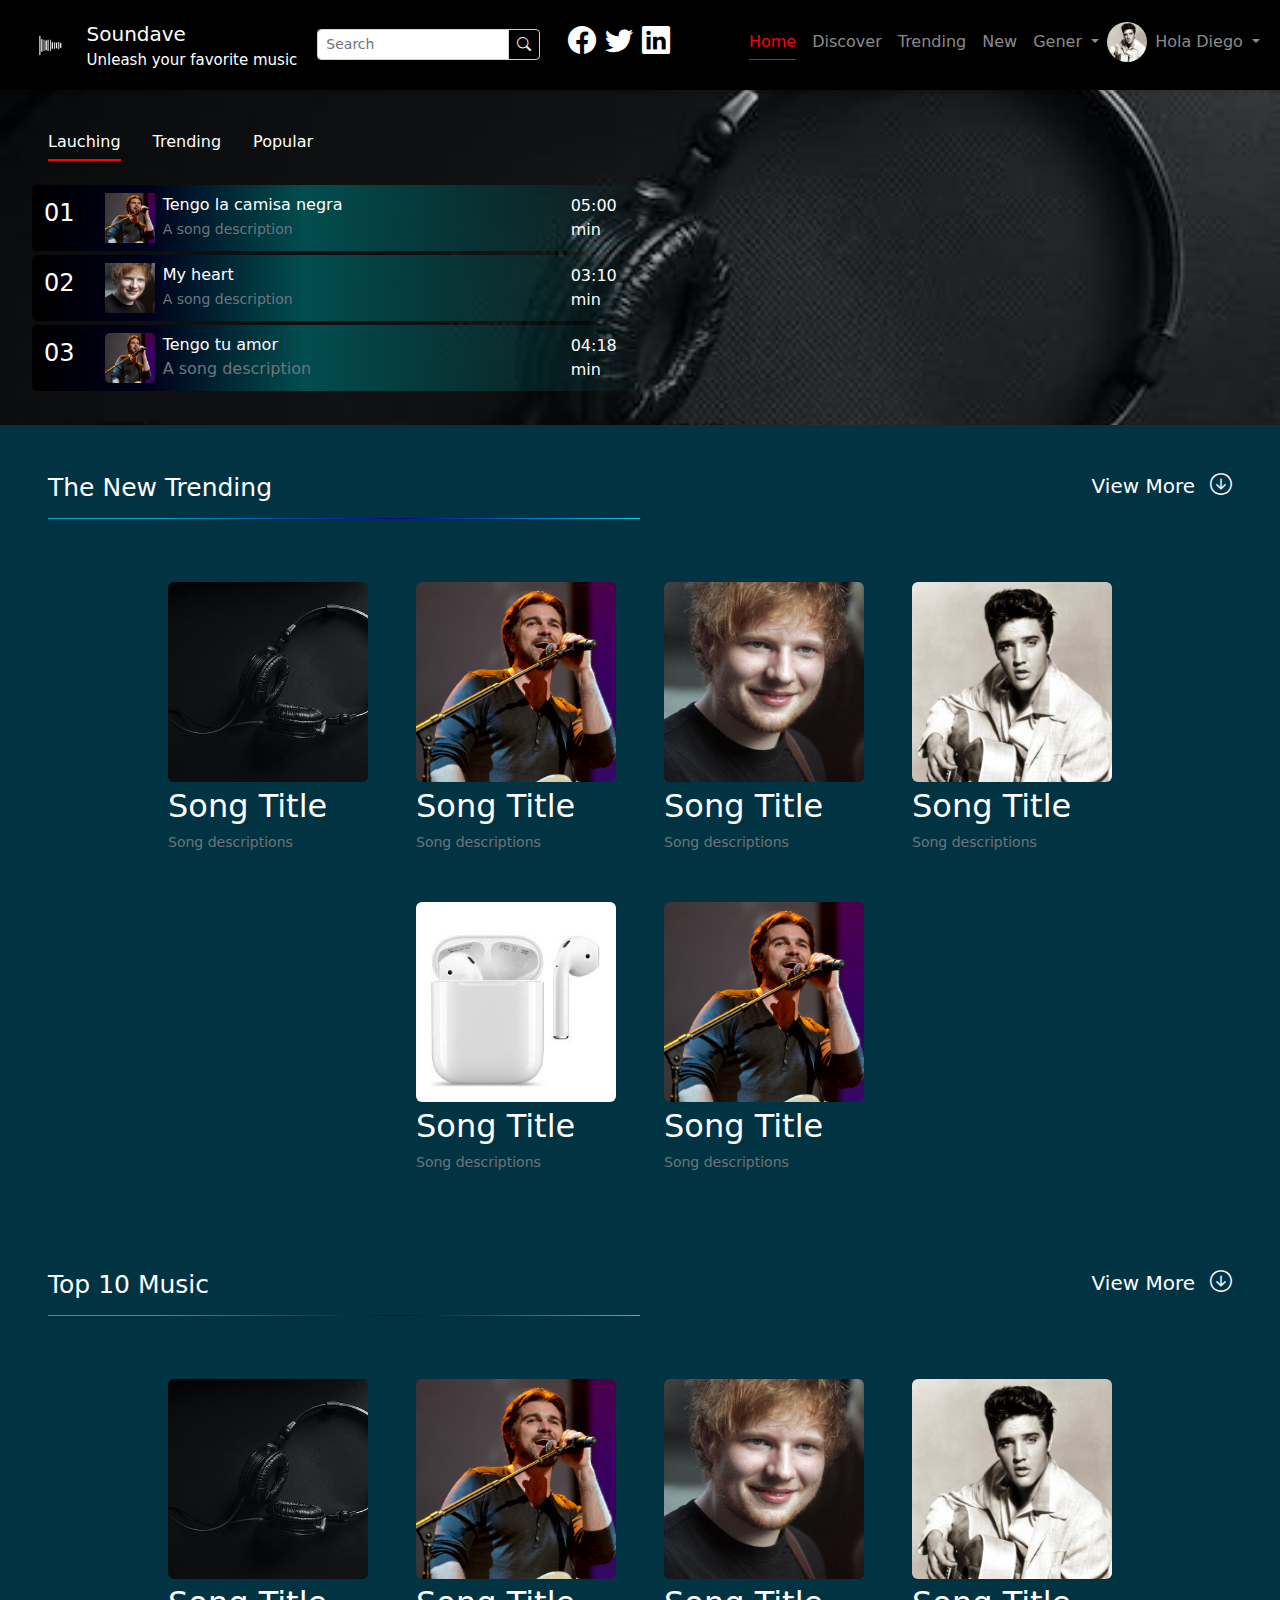
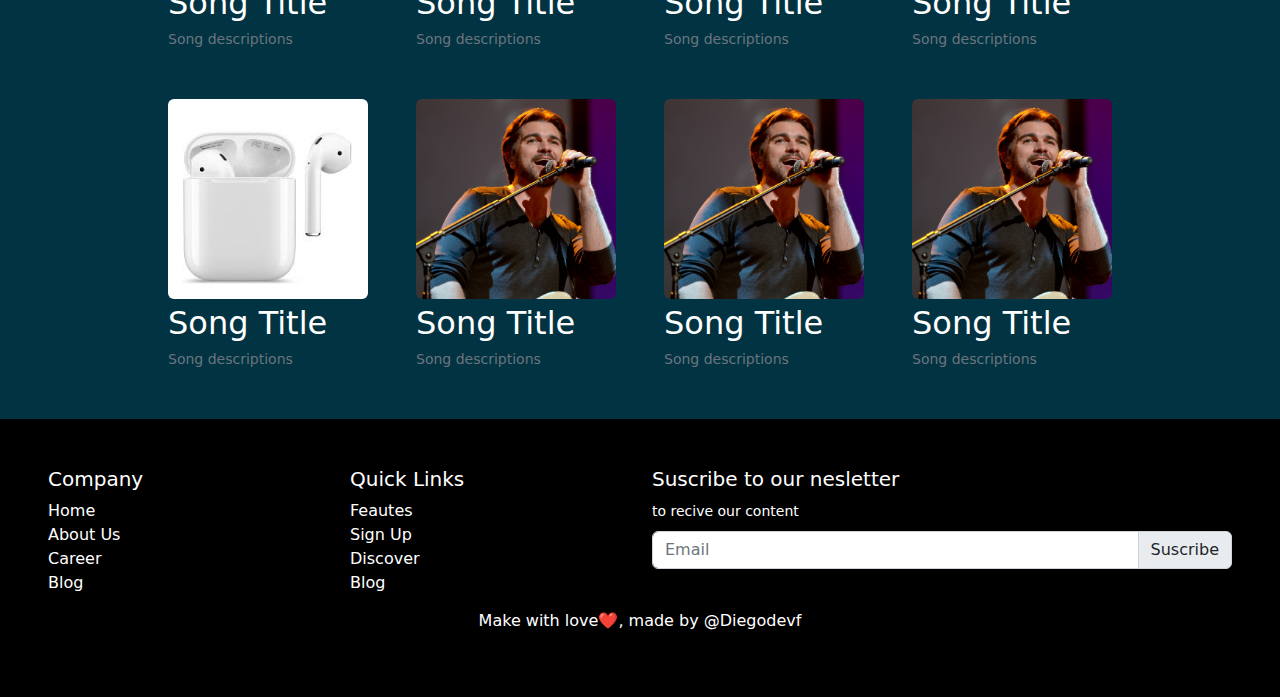
==== commit 1e9e0dfc: "footer done" ====
--- a/index.html
+++ b/index.html
@@ -235,7 +235,7 @@
 
           <!-- start category area -->
 
-          <h5 class="song-category mx-5 text-white pt-5"> The new trendi <small class="float-end"> <a href=""> View more</a><i class="bi bi-arrow-down-circle"></i> </small> </h5>
+          <h5 class="song-category mx-5 text-white pt-5"> The New Trending <small class="float-end"> <a href=""> View More</a><i class="bi bi-arrow-down-circle"></i> </small> </h5>
           <section class="section__card-songs p-4 mx-5 d-flex " >
             
             <!-- song card start-->
@@ -346,7 +346,7 @@
 
           <!-- end category area -->
 
-          <h5 class="song-category mx-5 text-white pt-5"> Top 10 Music <small class="float-end"> <a href=""> View more</a><i class="bi bi-arrow-down-circle"></i> </small> </h5>
+          <h5 class="song-category mx-5 text-white pt-5"> Top 10 Music <small class="float-end"> <a href=""> View More</a><i class="bi bi-arrow-down-circle"></i> </small> </h5>
           <section class="section__card-songs p-4 mx-5 d-flex " >
             
             <!-- song card start-->
@@ -536,7 +536,7 @@
 
           <div class="d-flex justify-content-center" >
             <div class="">
-              <p>Make with love❤️</p>
+              <p>Make with love❤️, made by @Diegodevf </p>
             </div>
           </div>
         
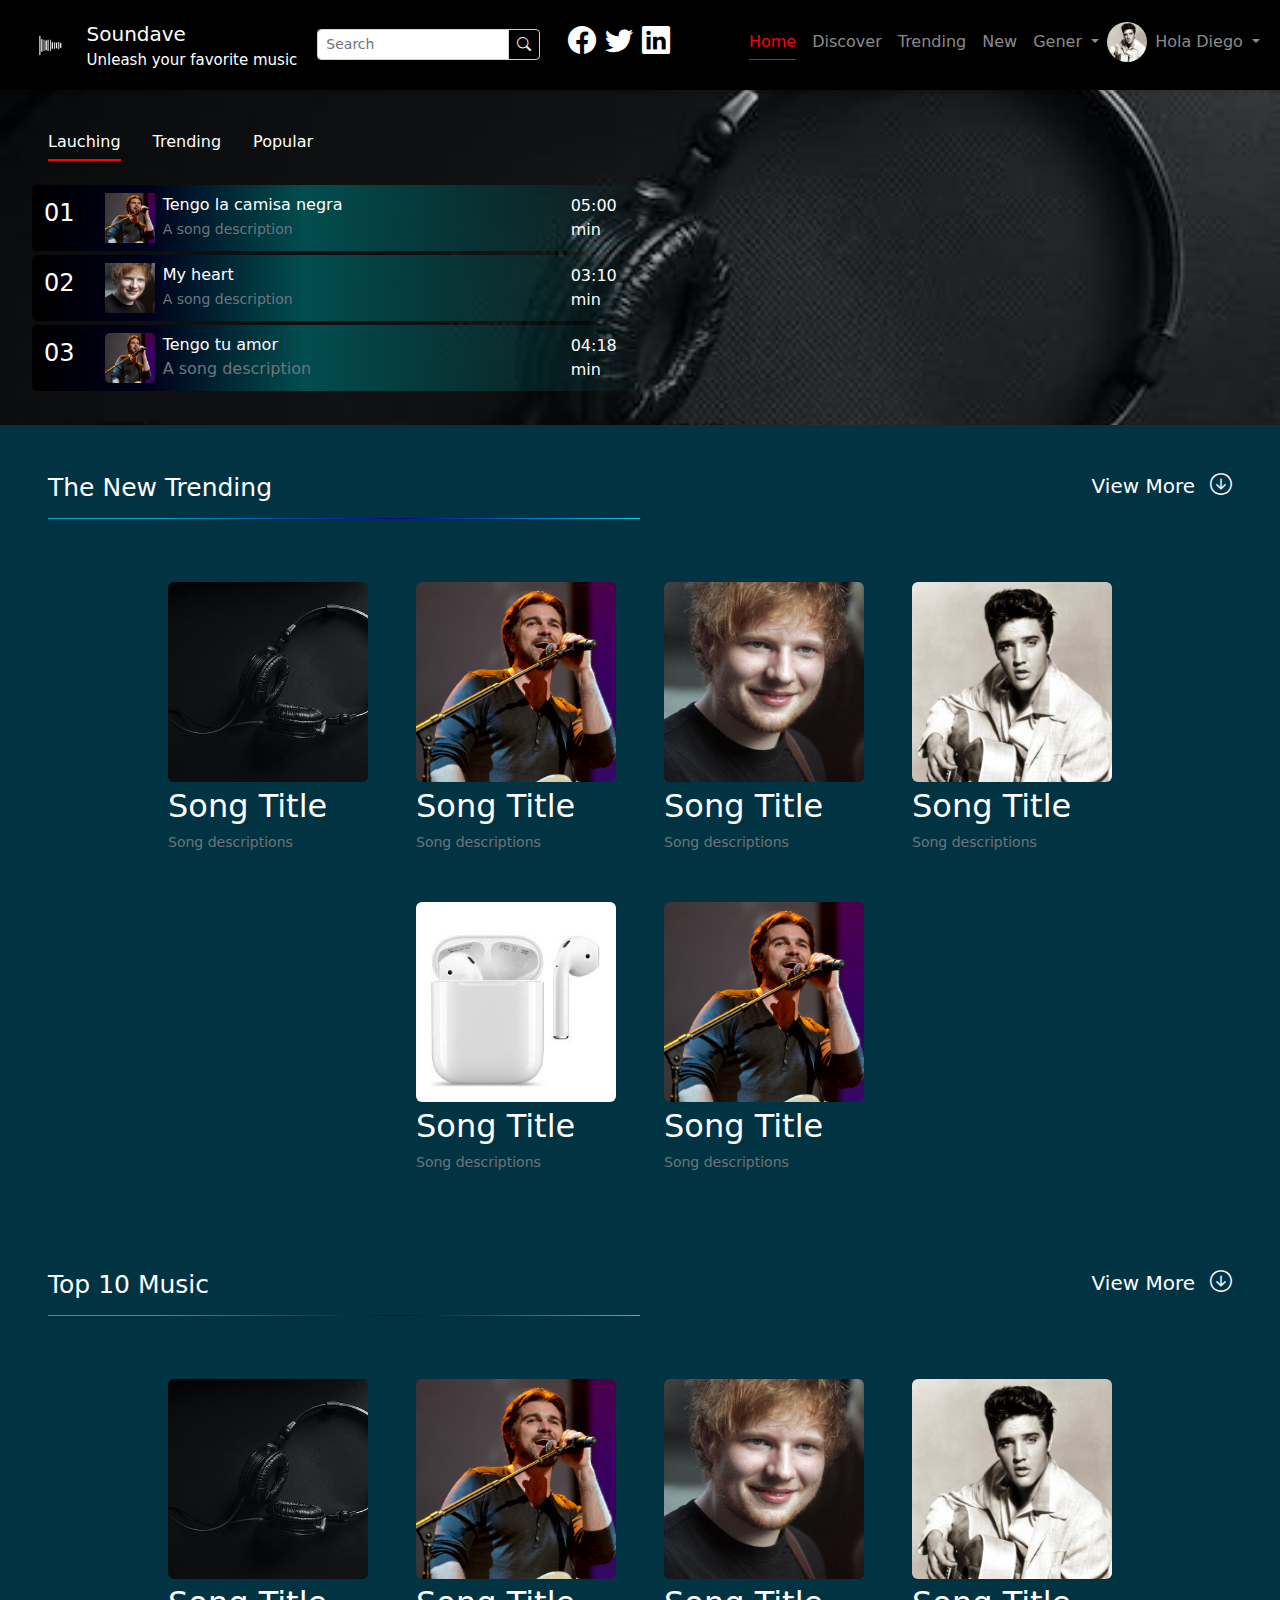
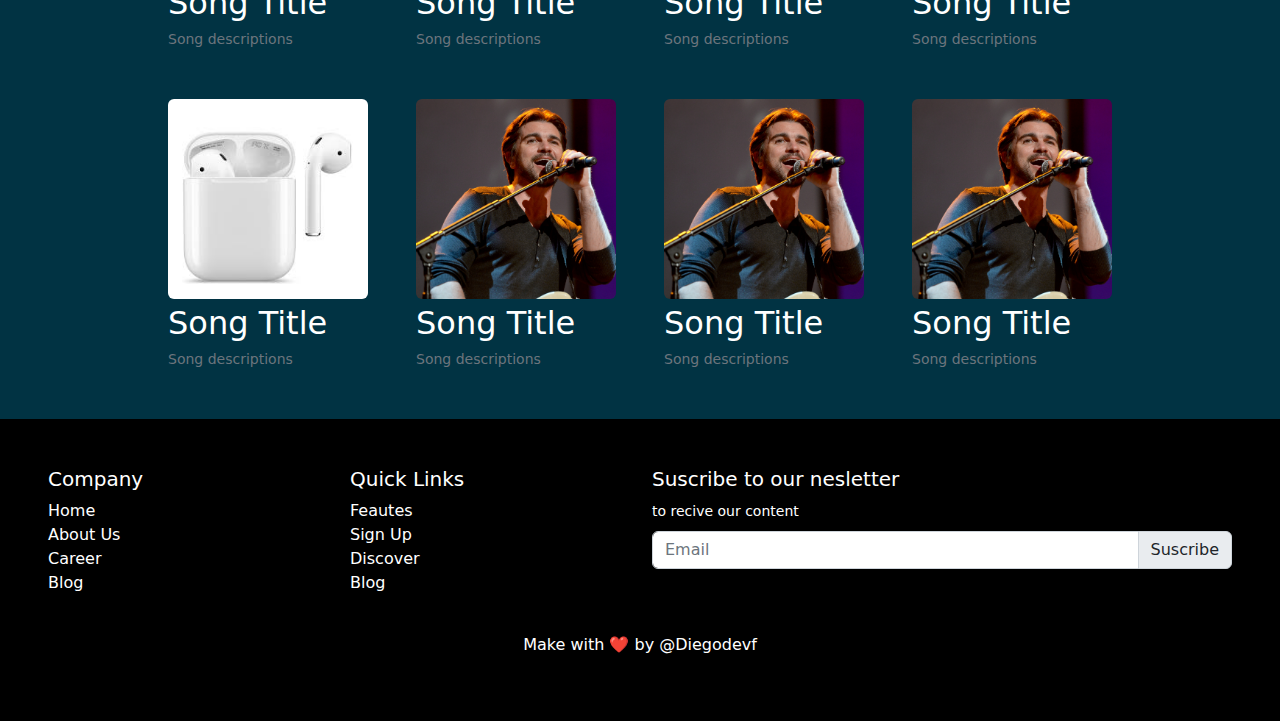
==== commit fb6883b8: "fixed" ====
--- a/index.html
+++ b/index.html
@@ -528,15 +528,15 @@
             <div>
               <small> to recive our content</small>
             </div>           
-              <div class="input-group mb-3 pt-2">
+              <div class="input-group mb-3 pt-2 ">
                 <input type="text" class="form-control" placeholder="Email" aria-label="Your email">
                 <span class="input-group-text" id="basic-addon2">Suscribe</span>
               </div>
           </div>
 
-          <div class="d-flex justify-content-center" >
+          <div class="d-flex justify-content-center footer-final pt-4" >
             <div class="">
-              <p>Make with love❤️, made by @Diegodevf </p>
+              <p>Make with ❤️ by @Diegodevf </p>
             </div>
           </div>
         
--- a/css/style.css
+++ b/css/style.css
@@ -155,4 +155,6 @@
 .footer-song  a {
     text-decoration: none;
     color: white;
-}+}
+
+
